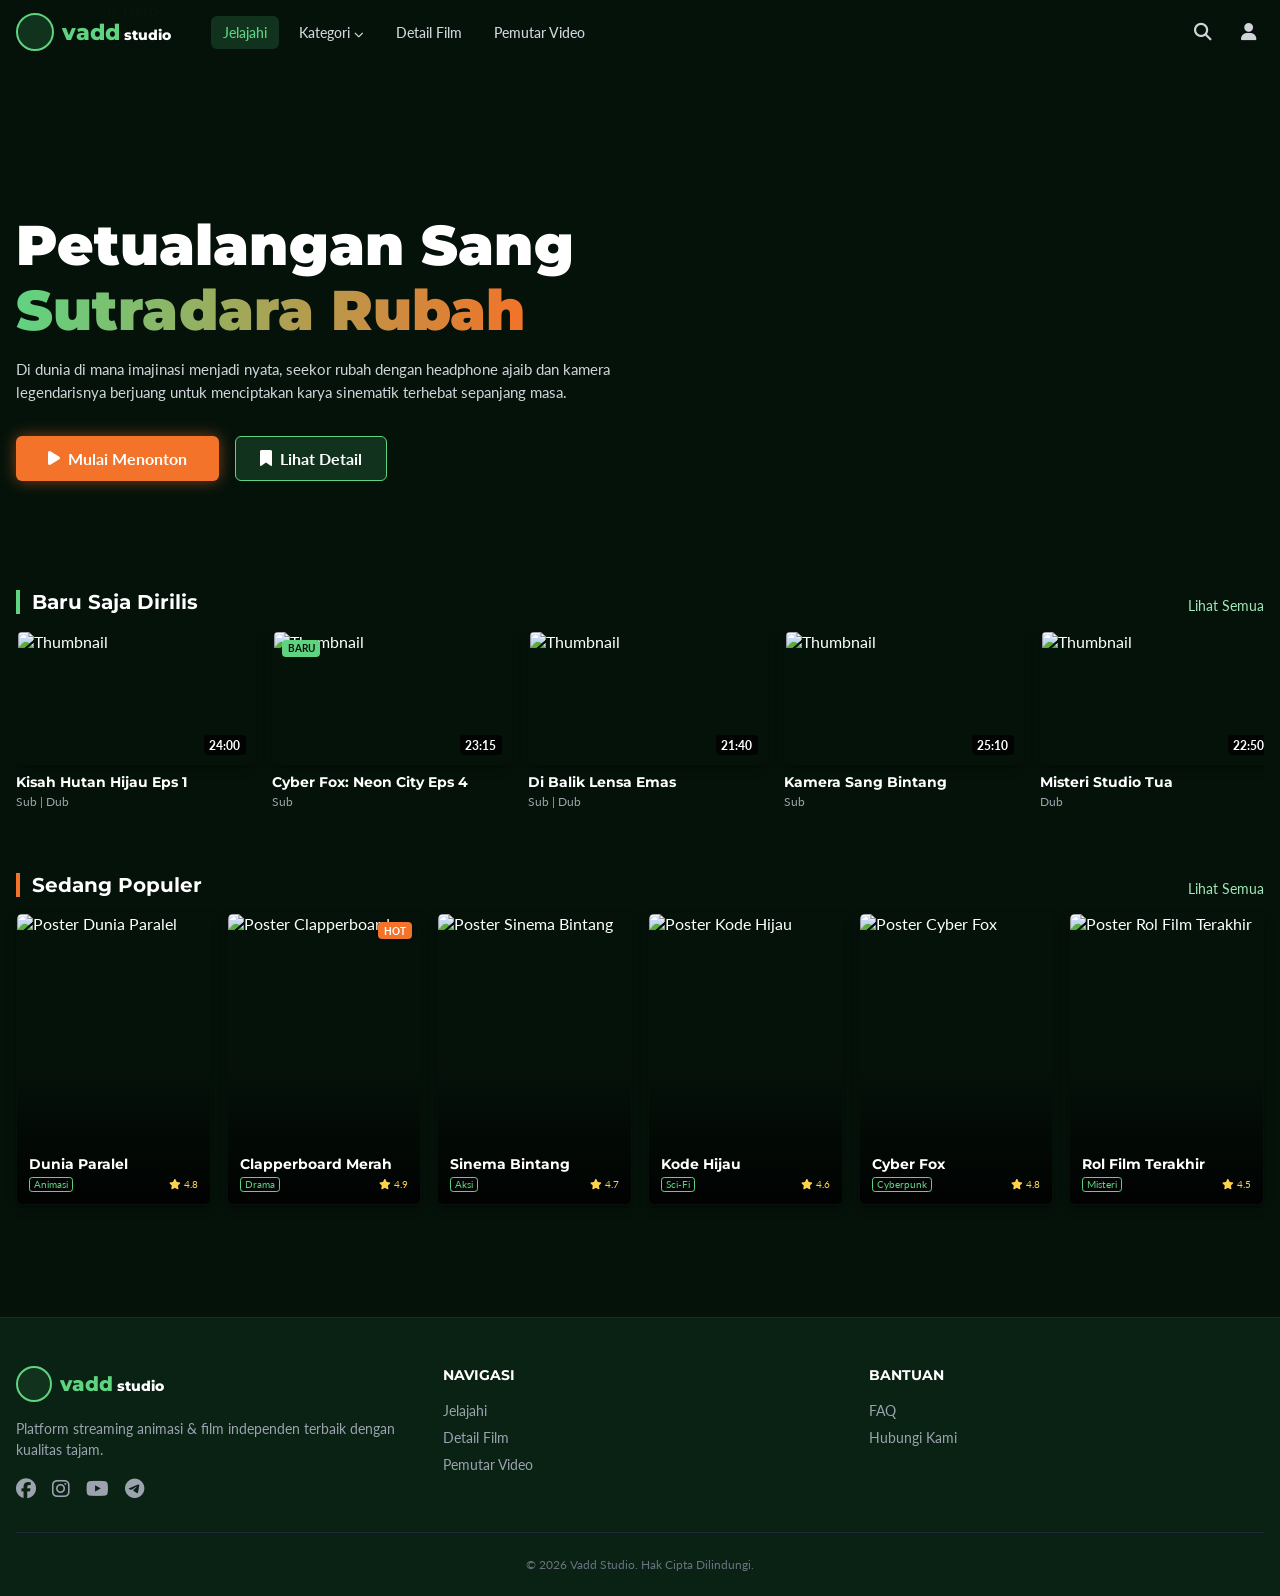
==== index.html @ 11fab85f "fix layout" ====
<!DOCTYPE html>
<html lang="id">
<head>
    <meta charset="UTF-8">
    <meta name="viewport" content="width=device-width, initial-scale=1.0">
    <title>Vadd Studio - Platform Streaming Animasi</title>
    <!-- Font Awesome -->
    <link rel="stylesheet" href="https://cdnjs.cloudflare.com/ajax/libs/font-awesome/6.4.0/css/all.min.css">
    <!-- Google Fonts -->
    <link href="https://fonts.googleapis.com/css2?family=Lato:wght@400;700;900&family=Montserrat:wght@500;700;800;900&display=swap" rel="stylesheet">
    <!-- CSS Layout Global -->
    <link rel="stylesheet" href="css/layout.css">
    <!-- CSS Dinamis untuk Halaman Aktif (Diisi otomatis oleh JS) -->
    <link id="page-css" rel="stylesheet" href="css/home.css">
</head>
<body>

    <!-- Navbar & Navigation Header -->
    <nav id="navbar">
        <div class="nav-container">
            <!-- Navigasi Kiri -->
            <div class="nav-left">
                <button class="menu-btn" id="mobile-menu-btn" aria-label="Buka Menu">
                    <i class="fas fa-bars"></i>
                </button>
                <a href="?page=home" class="brand-logo">
                    <div class="brand-icon">
                        <i class="fas fa-fox"></i>
                    </div>
                    <span class="brand-text">vadd<span>studio</span></span>
                </a>
                
                <!-- Menu Desktop -->
                <div class="desktop-menu">
                    <a href="?page=home" data-page="home">Jelajahi</a>
                    <a href="#">Kategori <i class="fas fa-chevron-down" style="font-size: 0.6rem;"></i></a>
                    <a href="?page=detail" data-page="detail">Detail Film</a>
                    <a href="?page=player" data-page="player">Pemutar Video</a>
                </div>
            </div>

            <!-- Navigasi Kanan -->
            <div class="nav-right">
                <div class="nav-right-icons">
                    <button aria-label="Pencarian">
                        <i class="fas fa-search"></i>
                    </button>
                    <button class="user-avatar" aria-label="Profil Akun">
                        <i class="fas fa-user"></i>
                    </button>
                </div>
            </div>
        </div>
        
        <!-- Sidebar Drawer (Khusus Mobile) -->
        <div id="sidebar-overlay"></div>
        <div id="sidebar-drawer">
            <div class="sidebar-header">
                <div style="display: flex; align-items: center; gap: 0.5rem;">
                    <div class="brand-icon" style="width: 36px; height: 36px;">
                        <i class="fas fa-fox"></i>
                    </div>
                    <span class="brand-text" style="font-size: 1.1rem;">vadd<span>studio</span></span>
                </div>
                <button id="sidebar-close-btn" class="sidebar-close" aria-label="Tutup Menu">
                    <i class="fas fa-times"></i>
                </button>
            </div>

            <div class="sidebar-body">
                <div>
                    <p class="sidebar-group-title">Menu Utama</p>
                    <div class="sidebar-menu-list">
                        <a href="?page=home" data-page="home" class="sidebar-item">
                            <i class="fas fa-compass" style="width: 20px; text-align: center;"></i> Jelajahi
                        </a>
                        <a href="?page=detail" data-page="detail" class="sidebar-item">
                            <i class="fas fa-film" style="width: 20px; text-align: center; color: var(--vadd-accent);"></i> Detail Film
                        </a>
                        <a href="?page=player" data-page="player" class="sidebar-item">
                            <i class="fas fa-play-circle" style="width: 20px; text-align: center; color: var(--vadd-light);"></i> Pemutar Video
                        </a>
                    </div>
                </div>
            </div>

            <div class="sidebar-footer">
                <p>Vadd Studio v1.2.0</p>
            </div>
        </div>
    </nav>

    <!-- Slot Konten Utama Halaman -->
    <main id="main-content-slot">
        <!-- Konten home.html / detail.html / player.html otomatis masuk ke sini -->
    </main>

    <!-- Footer Global -->
    <footer class="footer">
        <div class="footer-container">
            <div class="footer-grid">
                <div>
                    <a href="?page=home" class="brand-logo" style="margin-bottom: 1rem;">
                        <div class="brand-icon" style="width: 36px; height: 36px;">
                            <i class="fas fa-fox"></i>
                        </div>
                        <span class="brand-text" style="font-size: 1.25rem;">vadd<span>studio</span></span>
                    </a>
                    <p class="footer-desc">Platform streaming animasi & film independen terbaik dengan kualitas tajam.</p>
                    <div class="social-icons">
                        <a href="#" aria-label="Facebook"><i class="fab fa-facebook"></i></a>
                        <a href="#" aria-label="Instagram"><i class="fab fa-instagram"></i></a>
                        <a href="#" aria-label="Youtube"><i class="fab fa-youtube"></i></a>
                        <a href="#" aria-label="Telegram"><i class="fab fa-telegram"></i></a>
                    </div>
                </div>

                <div>
                    <h4 class="footer-col-title">Navigasi</h4>
                    <ul class="footer-links">
                        <li><a href="?page=home">Jelajahi</a></li>
                        <li><a href="?page=detail">Detail Film</a></li>
                        <li><a href="?page=player">Pemutar Video</a></li>
                    </ul>
                </div>

                <div>
                    <h4 class="footer-col-title">Bantuan</h4>
                    <ul class="footer-links">
                        <li><a href="#">FAQ</a></li>
                        <li><a href="#">Hubungi Kami</a></li>
                    </ul>
                </div>
            </div>

            <div class="footer-bottom">
                <p class="copyright">&copy; 2026 Vadd Studio. Hak Cipta Dilindungi.</p>
            </div>
        </div>
    </footer>

    <!-- Script Utama Router & Layout -->
    <script src="js/layout.js"></script>
</body>
</html>
---- css/layout.css ----
/* ==========================================
   STYLESHEET LAYOUT UTAMA (CSS/LAYOUT.CSS)
   ========================================== */

:root {
    --vadd-bg: #05120a;
    --vadd-nav: #0a2214;
    --vadd-card: #11331e;
    --vadd-light: #a1e8b9;
    --vadd-primary: #60d381;
    --vadd-accent: #f27329;
    --vadd-gold: #fcd34d;
}

* {
    box-sizing: border-box;
    margin: 0;
    padding: 0;
}

body {
    background-color: var(--vadd-bg);
    color: #ffffff;
    font-family: 'Lato', sans-serif;
    -webkit-font-smoothing: antialiased;
    overflow-x: hidden;
}

h1, h2, h3, h4, h5, h6 {
    font-family: 'Montserrat', sans-serif;
}

/* Custom Scrollbar */
::-webkit-scrollbar {
    width: 8px;
    height: 8px;
}
::-webkit-scrollbar-track {
    background: var(--vadd-bg); 
}
::-webkit-scrollbar-thumb {
    background: var(--vadd-card); 
    border-radius: 4px;
}
::-webkit-scrollbar-thumb:hover {
    background: var(--vadd-primary); 
}

/* Navbar Global */
nav#navbar {
    position: fixed;
    top: 0;
    left: 0;
    width: 100%;
    z-index: 50;
    transition: background-color 0.3s ease, box-shadow 0.3s ease;
    background: linear-gradient(180deg, rgba(5,18,10,0.95) 0%, rgba(5,18,10,0) 100%);
}

nav#navbar.scrolled {
    background-color: var(--vadd-nav);
    box-shadow: 0 4px 20px rgba(0,0,0,0.6);
}

.nav-container {
    max-width: 1280px;
    margin: 0 auto;
    padding: 0 1rem;
    display: flex;
    align-items: center;
    justify-content: space-between;
    height: 64px;
}

.nav-left, .nav-right {
    display: flex;
    align-items: center;
}

.menu-btn {
    background: none;
    border: none;
    color: #ffffff;
    font-size: 1.25rem;
    cursor: pointer;
    margin-right: 1rem;
    display: block;
}

.brand-logo {
    display: flex;
    align-items: center;
    gap: 0.5rem;
    text-decoration: none;
}

.brand-icon {
    width: 38px;
    height: 38px;
    border-radius: 50%;
    background-color: var(--vadd-card);
    border: 2px solid var(--vadd-primary);
    display: flex;
    align-items: center;
    justify-content: center;
    color: var(--vadd-accent);
    font-size: 1.1rem;
    transition: transform 0.3s ease;
}

.brand-logo:hover .brand-icon {
    transform: scale(1.1);
}

.brand-text {
    font-family: 'Montserrat', sans-serif;
    font-weight: 800;
    font-size: 1.4rem;
    color: var(--vadd-primary);
}

.brand-text span {
    color: #ffffff;
    font-size: 0.9rem;
    margin-left: 0.25rem;
}

.desktop-menu {
    display: none;
    margin-left: 2.5rem;
    gap: 0.5rem;
}

.desktop-menu a {
    padding: 0.5rem 0.75rem;
    border-radius: 0.375rem;
    font-size: 0.875rem;
    font-weight: 500;
    color: #d1d5db;
    text-decoration: none;
    transition: all 0.2s;
}

.desktop-menu a:hover, .desktop-menu a.active {
    background-color: var(--vadd-card);
    color: var(--vadd-primary);
}

.nav-right-icons {
    display: flex;
    align-items: center;
    gap: 1.25rem;
}

.nav-right-icons button {
    background: none;
    border: none;
    color: #d1d5db;
    font-size: 1.1rem;
    cursor: pointer;
    transition: color 0.2s;
}

.nav-right-icons button:hover {
    color: var(--vadd-primary);
}

.user-avatar {
    width: 32px;
    height: 32px;
    border-radius: 50%;
    background-color: var(--vadd-primary);
    border: 1px solid var(--vadd-gold);
    display: flex;
    align-items: center;
    justify-content: center;
    color: var(--vadd-bg);
    cursor: pointer;
}

/* Sidebar Drawer Mobile */
#sidebar-overlay {
    position: fixed;
    inset: 0;
    background-color: rgba(0, 0, 0, 0.75);
    backdrop-filter: blur(4px);
    z-index: 50;
    display: none;
    opacity: 0;
    transition: opacity 0.3s ease;
}

#sidebar-drawer {
    position: fixed;
    top: 0;
    left: 0;
    bottom: 0;
    width: 300px;
    background-color: var(--vadd-nav);
    border-right: 1px solid var(--vadd-card);
    z-index: 60;
    transform: translateX(-100%);
    transition: transform 0.3s ease-in-out;
    display: flex;
    flex-direction: column;
}

#sidebar-drawer.open {
    transform: translateX(0);
}

.sidebar-header {
    padding: 1.25rem;
    border-bottom: 1px solid var(--vadd-card);
    display: flex;
    align-items: center;
    justify-content: space-between;
}

.sidebar-close {
    width: 32px;
    height: 32px;
    border-radius: 50%;
    background-color: var(--vadd-card);
    border: none;
    color: #9ca3af;
    cursor: pointer;
    display: flex;
    align-items: center;
    justify-content: center;
}

.sidebar-close:hover {
    background-color: var(--vadd-primary);
    color: var(--vadd-bg);
}

.sidebar-body {
    flex: 1;
    overflow-y: auto;
    padding: 1.5rem 1rem;
}

.sidebar-group-title {
    font-size: 0.75rem;
    font-weight: bold;
    color: #6b7280;
    text-transform: uppercase;
    margin-bottom: 0.5rem;
}

.sidebar-menu-list {
    display: flex;
    flex-direction: column;
    gap: 0.25rem;
}

.sidebar-item {
    display: flex;
    align-items: center;
    gap: 0.75rem;
    padding: 0.65rem 0.75rem;
    border-radius: 0.5rem;
    color: #d1d5db;
    text-decoration: none;
    font-size: 0.95rem;
}

.sidebar-item:hover, .sidebar-item.active {
    background-color: var(--vadd-card);
    color: var(--vadd-primary);
}

.sidebar-footer {
    padding: 1rem;
    border-top: 1px solid var(--vadd-card);
    text-align: center;
    font-size: 0.75rem;
    color: #9ca3af;
}

/* Footer Global */
footer.footer {
    background-color: var(--vadd-nav);
    border-top: 1px solid var(--vadd-card);
    padding: 3rem 1rem 1.5rem;
    margin-top: 3rem;
}

.footer-container {
    max-width: 1280px;
    margin: 0 auto;
}

.footer-grid {
    display: grid;
    grid-template-columns: 1fr;
    gap: 2rem;
    margin-bottom: 2rem;
}

.footer-desc {
    color: #9ca3af;
    font-size: 0.875rem;
    margin: 1rem 0;
    line-height: 1.5;
}

.social-icons {
    display: flex;
    gap: 1rem;
}

.social-icons a {
    color: #9ca3af;
    font-size: 1.25rem;
    text-decoration: none;
    transition: color 0.2s;
}

.social-icons a:hover {
    color: var(--vadd-primary);
}

.footer-col-title {
    color: #ffffff;
    font-weight: bold;
    margin-bottom: 1rem;
    font-size: 0.875rem;
    text-transform: uppercase;
}

.footer-links {
    list-style: none;
    display: flex;
    flex-direction: column;
    gap: 0.5rem;
}

.footer-links a {
    color: #9ca3af;
    font-size: 0.875rem;
    text-decoration: none;
    transition: color 0.2s;
}

.footer-links a:hover {
    color: var(--vadd-primary);
}

.footer-bottom {
    border-top: 1px solid #1f2937;
    padding-top: 1.5rem;
    text-align: center;
}

.copyright {
    color: #6b7280;
    font-size: 0.75rem;
}

/* Responsif Layar Desktop */
@media (min-width: 768px) {
    .menu-btn { display: none; }
    .desktop-menu { display: flex; }
    .footer-grid { grid-template-columns: repeat(3, 1fr); }
}
---- css/home.css ----
/* ==========================================
   STYLESHEET HALAMAN UTAMA / BERANDA (CSS/HOME.CSS)
   ========================================== */

/* Hero Banner */
header.hero {
    position: relative;
    height: 70vh;
    min-height: 500px;
    width: 100%;
    display: flex;
    align-items: center;
    justify-content: flex-start;
}

.hero-bg {
    position: absolute;
    inset: 0;
    z-index: 0;
}

.hero-bg img {
    width: 100%;
    height: 100%;
    object-fit: cover;
    object-position: top;
    opacity: 0.7;
}

.hero-gradient {
    position: absolute;
    inset: 0;
    background: linear-gradient(0deg, var(--vadd-bg) 0%, rgba(5,18,10,0.4) 50%, rgba(5,18,10,0.1) 100%);
}

.hero-gradient-side {
    position: absolute;
    inset: 0;
    background: linear-gradient(90deg, var(--vadd-bg) 0%, rgba(5,18,10,0.7) 40%, rgba(5,18,10,0) 100%);
}

.hero-content-wrapper {
    position: relative;
    z-index: 10;
    max-width: 1280px;
    margin: 0 auto;
    padding: 0 1rem;
    width: 100%;
    margin-top: 4rem;
}

.hero-box {
    max-width: 600px;
}

.hero-title {
    font-size: 2.5rem;
    font-weight: 900;
    line-height: 1.15;
    margin-bottom: 1rem;
}

.hero-title span {
    background: linear-gradient(90deg, var(--vadd-primary), var(--vadd-accent));
    -webkit-background-clip: text;
    -webkit-text-fill-color: transparent;
}

.hero-desc {
    color: #d1d5db;
    font-size: 0.95rem;
    line-height: 1.5;
    margin-bottom: 1.5rem;
}

.hero-buttons {
    display: flex;
    flex-wrap: wrap;
    gap: 1rem;
    margin-top: 2rem;
}

.btn-primary {
    background-color: var(--vadd-accent);
    color: #ffffff;
    font-weight: bold;
    padding: 0.75rem 2rem;
    border-radius: 0.375rem;
    display: flex;
    align-items: center;
    gap: 0.5rem;
    text-decoration: none;
    box-shadow: 0 0 15px rgba(242, 115, 41, 0.5);
    transition: transform 0.2s, background-color 0.2s;
}

.btn-primary:hover {
    background-color: #e06019;
    transform: scale(1.05);
}

.btn-secondary {
    background-color: var(--vadd-card);
    color: #ffffff;
    font-weight: bold;
    padding: 0.75rem 1.5rem;
    border-radius: 0.375rem;
    border: 1px solid var(--vadd-primary);
    display: flex;
    align-items: center;
    gap: 0.5rem;
    text-decoration: none;
    transition: all 0.2s;
}

.btn-secondary:hover {
    background-color: var(--vadd-nav);
    color: var(--vadd-primary);
}

/* Main Container Section */
.main-container {
    max-width: 1280px;
    margin: 0 auto;
    padding: 2.5rem 1rem 4rem;
    display: flex;
    flex-direction: column;
    gap: 3rem;
    position: relative;
    z-index: 20;
    margin-top: -5rem;
}

.section-header {
    display: flex;
    justify-content: space-between;
    align-items: flex-end;
    margin-bottom: 1rem;
}

.section-title {
    font-size: 1.25rem;
    font-weight: bold;
    padding-left: 0.75rem;
}

.section-title.border-primary { 
    border-left: 4px solid var(--vadd-primary); 
}

.section-title.border-accent { 
    border-left: 4px solid var(--vadd-accent); 
}

.section-link {
    color: var(--vadd-light);
    font-size: 0.875rem;
    text-decoration: none;
    transition: color 0.2s;
}

.section-link:hover {
    color: var(--vadd-primary);
}

/* Carousel Horizontal */
.carousel-wrapper {
    position: relative;
}

.carousel-container {
    display: flex;
    gap: 1rem;
    overflow-x: auto;
    scroll-snap-type: x mandatory;
    padding-bottom: 1rem;
}

.hide-scroll::-webkit-scrollbar {
    display: none;
}

.hide-scroll {
    -ms-overflow-style: none;
    scrollbar-width: none;
}

.video-card {
    min-width: 240px;
    max-width: 280px;
    flex: 0 0 auto;
    scroll-snap-align: start;
    cursor: pointer;
    text-decoration: none;
    color: inherit;
    display: flex;
    flex-direction: column;
}

.video-thumbnail {
    position: relative;
    aspect-ratio: 16 / 9;
    border-radius: 0.375rem;
    overflow: hidden;
    border: 2px solid transparent;
    transition: border-color 0.3s;
    box-shadow: 0 4px 10px rgba(0,0,0,0.3);
}

.video-card:hover .video-thumbnail {
    border-color: var(--vadd-primary);
}

.video-thumbnail img {
    width: 100%;
    height: 100%;
    object-fit: cover;
    transition: transform 0.5s;
}

.video-card:hover .video-thumbnail img {
    transform: scale(1.1);
}

.video-overlay {
    position: absolute;
    inset: 0;
    background-color: rgba(0,0,0,0.4);
    opacity: 0;
    transition: opacity 0.3s;
    display: flex;
    align-items: center;
    justify-content: center;
}

.video-card:hover .video-overlay {
    opacity: 1;
}

.play-circle {
    width: 44px;
    height: 44px;
    background-color: var(--vadd-accent);
    border-radius: 50%;
    display: flex;
    align-items: center;
    justify-content: center;
    color: #ffffff;
    box-shadow: 0 0 15px rgba(242,115,41,0.8);
    font-size: 1rem;
}

.video-duration {
    position: absolute;
    bottom: 0.5rem;
    right: 0.5rem;
    background-color: rgba(0,0,0,0.8);
    color: #ffffff;
    font-size: 0.75rem;
    padding: 0.15rem 0.35rem;
    border-radius: 0.25rem;
    font-weight: bold;
}

.video-tag {
    position: absolute;
    top: 0.5rem;
    left: 0.5rem;
    background-color: var(--vadd-primary);
    color: var(--vadd-bg);
    font-size: 0.65rem;
    font-weight: bold;
    padding: 0.15rem 0.35rem;
    border-radius: 0.25rem;
    text-transform: uppercase;
}

.video-info {
    margin-top: 0.5rem;
}

.video-title {
    font-weight: bold;
    font-size: 0.9rem;
    color: #ffffff;
    white-space: nowrap;
    overflow: hidden;
    text-overflow: ellipsis;
    transition: color 0.2s;
}

.video-card:hover .video-title {
    color: var(--vadd-primary);
}

.video-meta {
    color: #9ca3af;
    font-size: 0.75rem;
    margin-top: 0.2rem;
}

/* Poster Grid Section */
.poster-grid {
    display: grid;
    grid-template-columns: repeat(2, 1fr);
    gap: 1rem;
}

.poster-card {
    position: relative;
    text-decoration: none;
    color: inherit;
}

.poster-box {
    aspect-ratio: 2 / 3;
    border-radius: 0.375rem;
    overflow: hidden;
    position: relative;
    border: 1px solid transparent;
    transition: border-color 0.3s;
    box-shadow: 0 4px 10px rgba(0,0,0,0.4);
}

.poster-card:hover .poster-box {
    border-color: var(--vadd-accent);
}

.poster-box img {
    width: 100%;
    height: 100%;
    object-fit: cover;
    transition: transform 0.5s;
}

.poster-card:hover .poster-box img {
    transform: scale(1.05);
}

.poster-gradient {
    position: absolute;
    inset: 0;
    background: linear-gradient(180deg, transparent 50%, rgba(0,0,0,0.9) 100%);
}

.poster-hot-badge {
    position: absolute;
    top: 0.5rem;
    right: 0.5rem;
    background-color: var(--vadd-accent);
    color: #ffffff;
    font-size: 0.65rem;
    font-weight: bold;
    padding: 0.15rem 0.4rem;
    border-radius: 0.25rem;
    box-shadow: 0 2px 4px rgba(0,0,0,0.3);
}

.poster-content {
    position: absolute;
    bottom: 0;
    left: 0;
    width: 100%;
    padding: 0.75rem;
}

.poster-title {
    font-weight: bold;
    color: #ffffff;
    font-size: 0.85rem;
    line-height: 1.2;
    margin-bottom: 0.25rem;
}

.poster-footer {
    display: flex;
    justify-content: space-between;
    align-items: center;
}

.poster-tag {
    color: var(--vadd-primary);
    font-size: 0.65rem;
    border: 1px solid var(--vadd-primary);
    padding: 0.05rem 0.25rem;
    border-radius: 0.2rem;
}

.poster-rating {
    color: var(--vadd-gold);
    font-size: 0.65rem;
}

/* Responsif Layar Desktop */
@media (min-width: 640px) {
    .poster-grid { grid-template-columns: repeat(3, 1fr); }
}

@media (min-width: 768px) {
    .hero-title { font-size: 3.5rem; }
    .poster-grid { grid-template-columns: repeat(4, 1fr); }
}

@media (min-width: 1024px) {
    .poster-grid { grid-template-columns: repeat(6, 1fr); }
}
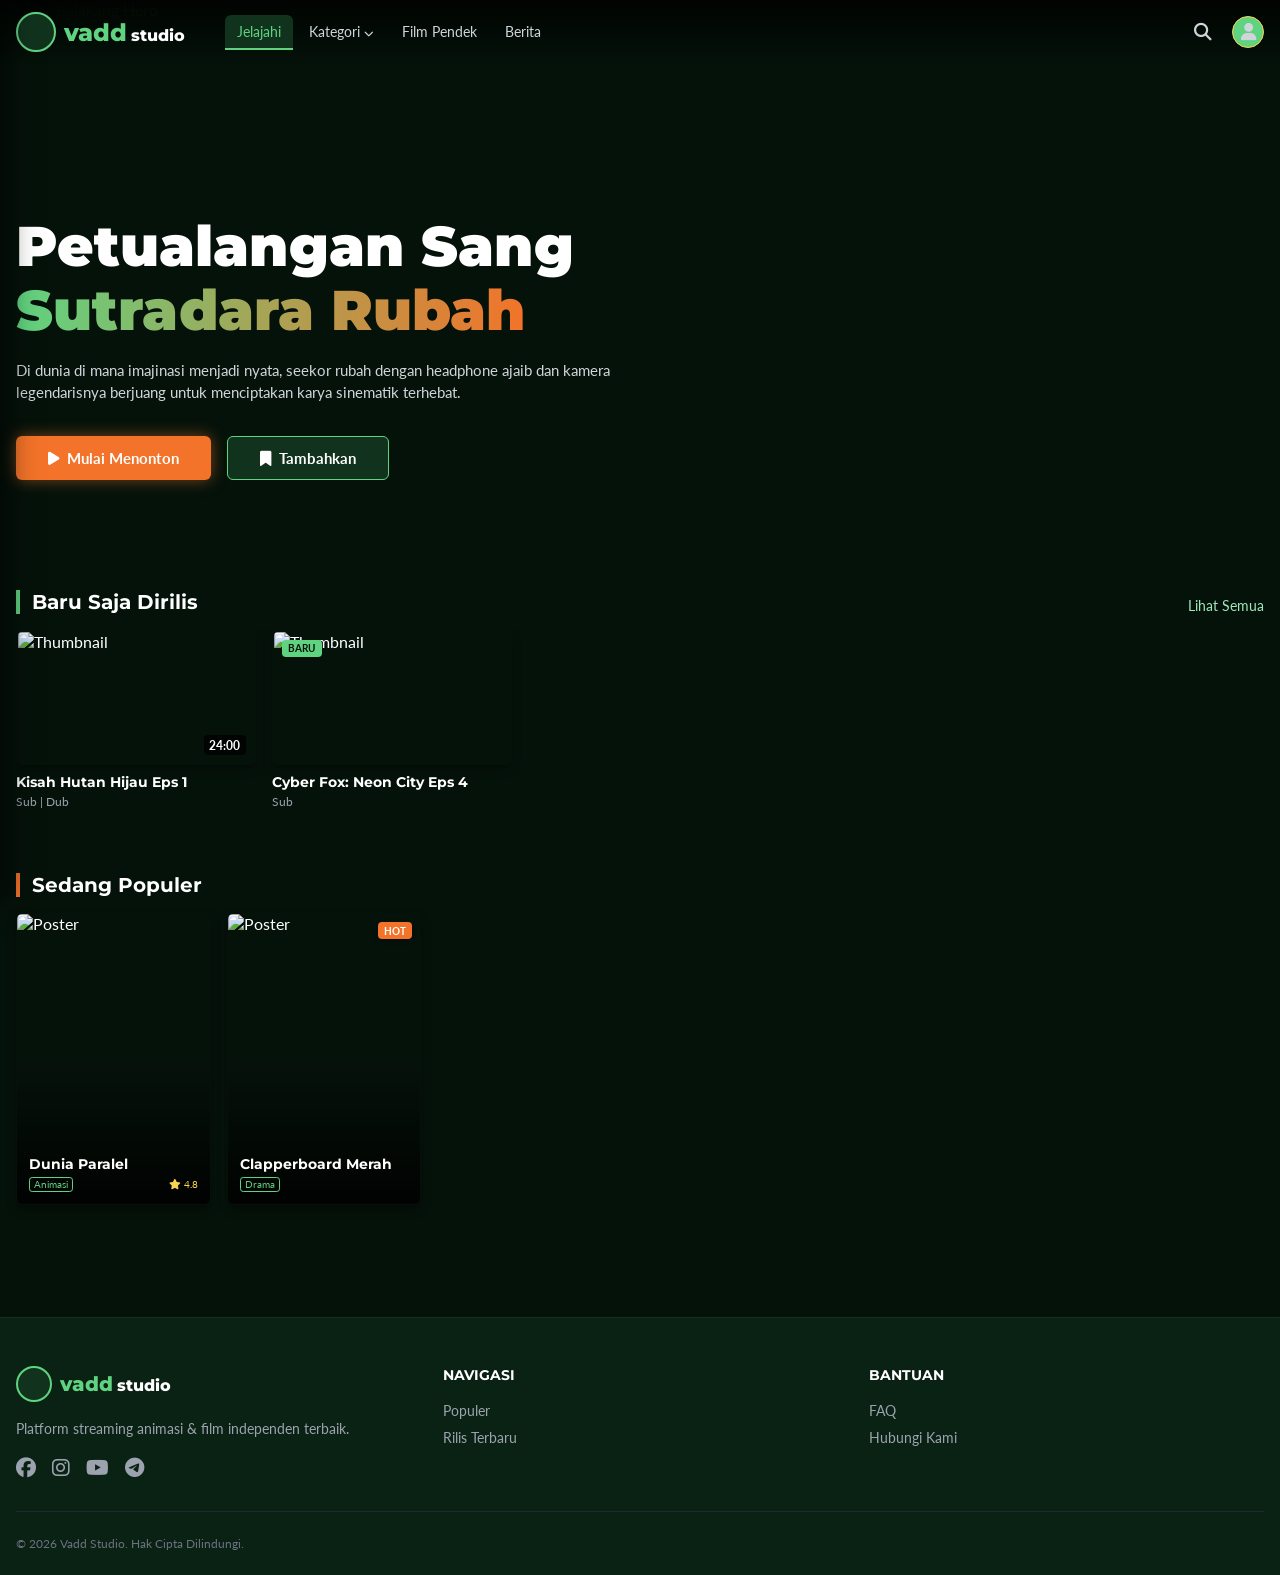
==== commit a898e5d3: "fix somethings" ====
--- a/index.html
+++ b/index.html
@@ -4,142 +4,133 @@
     <meta charset="UTF-8">
     <meta name="viewport" content="width=device-width, initial-scale=1.0">
     <title>Vadd Studio - Platform Streaming Animasi</title>
-    <!-- Font Awesome -->
+    <!-- Font Awesome & Google Fonts -->
     <link rel="stylesheet" href="https://cdnjs.cloudflare.com/ajax/libs/font-awesome/6.4.0/css/all.min.css">
-    <!-- Google Fonts -->
-    <link href="https://fonts.googleapis.com/css2?family=Lato:wght@400;700;900&family=Montserrat:wght@500;700;800;900&display=swap" rel="stylesheet">
-    <!-- CSS Layout Global -->
+    <link href="https://fonts.googleapis.com/css2?family=Lato:wght@400;700;900&family=Montserrat:wght@500;700;800&display=swap" rel="stylesheet">
+    
+    <!-- CSS Modular (Disusun seperti situs lama Anda) -->
+    <link rel="stylesheet" href="css/base.css">
     <link rel="stylesheet" href="css/layout.css">
-    <!-- CSS Dinamis untuk Halaman Aktif (Diisi otomatis oleh JS) -->
-    <link id="page-css" rel="stylesheet" href="css/home.css">
+    <link rel="stylesheet" href="css/components.css">
+    <link rel="stylesheet" href="css/index.css">            
 </head>
 <body>
 
-    <!-- Navbar & Navigation Header -->
-    <nav id="navbar">
-        <div class="nav-container">
-            <!-- Navigasi Kiri -->
-            <div class="nav-left">
-                <button class="menu-btn" id="mobile-menu-btn" aria-label="Buka Menu">
-                    <i class="fas fa-bars"></i>
-                </button>
-                <a href="?page=home" class="brand-logo">
-                    <div class="brand-icon">
-                        <i class="fas fa-fox"></i>
-                    </div>
-                    <span class="brand-text">vadd<span>studio</span></span>
-                </a>
-                
-                <!-- Menu Desktop -->
-                <div class="desktop-menu">
-                    <a href="?page=home" data-page="home">Jelajahi</a>
-                    <a href="#">Kategori <i class="fas fa-chevron-down" style="font-size: 0.6rem;"></i></a>
-                    <a href="?page=detail" data-page="detail">Detail Film</a>
-                    <a href="?page=player" data-page="player">Pemutar Video</a>
+    <!-- Container Utama Layout (Diisi oleh main.js) -->
+    <div id="layout-wrapper"></div>
+
+    <!-- Template Konten Halaman Home -->
+    <template id="page-content">
+        <div class="home-page-wrapper">
+            
+            <!-- Hero Section -->
+            <header class="hero">
+                <div class="hero-bg">
+                    <img src="https://images.unsplash.com/photo-1542273917363-3b1817f69a2d?auto=format&fit=crop&q=80&w=2000" alt="Latar Belakang Hero">
+                    <div class="hero-gradient"></div>
+                    <div class="hero-gradient-side"></div>
                 </div>
-            </div>
 
-            <!-- Navigasi Kanan -->
-            <div class="nav-right">
-                <div class="nav-right-icons">
-                    <button aria-label="Pencarian">
-                        <i class="fas fa-search"></i>
-                    </button>
-                    <button class="user-avatar" aria-label="Profil Akun">
-                        <i class="fas fa-user"></i>
-                    </button>
-                </div>
-            </div>
-        </div>
-        
-        <!-- Sidebar Drawer (Khusus Mobile) -->
-        <div id="sidebar-overlay"></div>
-        <div id="sidebar-drawer">
-            <div class="sidebar-header">
-                <div style="display: flex; align-items: center; gap: 0.5rem;">
-                    <div class="brand-icon" style="width: 36px; height: 36px;">
-                        <i class="fas fa-fox"></i>
-                    </div>
-                    <span class="brand-text" style="font-size: 1.1rem;">vadd<span>studio</span></span>
-                </div>
-                <button id="sidebar-close-btn" class="sidebar-close" aria-label="Tutup Menu">
-                    <i class="fas fa-times"></i>
-                </button>
-            </div>
-
-            <div class="sidebar-body">
-                <div>
-                    <p class="sidebar-group-title">Menu Utama</p>
-                    <div class="sidebar-menu-list">
-                        <a href="?page=home" data-page="home" class="sidebar-item">
-                            <i class="fas fa-compass" style="width: 20px; text-align: center;"></i> Jelajahi
-                        </a>
-                        <a href="?page=detail" data-page="detail" class="sidebar-item">
-                            <i class="fas fa-film" style="width: 20px; text-align: center; color: var(--vadd-accent);"></i> Detail Film
-                        </a>
-                        <a href="?page=player" data-page="player" class="sidebar-item">
-                            <i class="fas fa-play-circle" style="width: 20px; text-align: center; color: var(--vadd-light);"></i> Pemutar Video
-                        </a>
+                <div class="hero-content-wrapper">
+                    <div class="hero-box">
+                        <h1 class="hero-title">
+                            Petualangan Sang <br>
+                            <span>Sutradara Rubah</span>
+                        </h1>
+                        <p class="hero-desc">
+                            Di dunia di mana imajinasi menjadi nyata, seekor rubah dengan headphone ajaib dan kamera legendarisnya berjuang untuk menciptakan karya sinematik terhebat.
+                        </p>
+                        <div class="hero-buttons">
+                            <a href="#" class="btn-primary"><i class="fas fa-play"></i> Mulai Menonton</a>
+                            <a href="#" class="btn-secondary"><i class="fas fa-bookmark"></i> Tambahkan</a>
+                        </div>
                     </div>
                 </div>
-            </div>
+            </header>
 
-            <div class="sidebar-footer">
-                <p>Vadd Studio v1.2.0</p>
-            </div>
+            <!-- Main Content Area -->
+            <main class="main-container">
+                
+                <!-- Section: Rilis Terbaru -->
+                <section>
+                    <div class="section-header">
+                        <h2 class="section-title border-primary">Baru Saja Dirilis</h2>
+                        <a href="#" class="section-link">Lihat Semua</a>
+                    </div>
+                    <div class="carousel-wrapper">
+                        <div class="carousel-container hide-scroll">
+                            <div class="video-card">
+                                <div class="video-thumbnail">
+                                    <img src="https://images.unsplash.com/photo-1578632767115-351597cf2477?auto=format&fit=crop&q=80&w=400" alt="Thumbnail">
+                                    <div class="video-overlay"><div class="play-circle"><i class="fas fa-play"></i></div></div>
+                                    <div class="video-duration">24:00</div>
+                                </div>
+                                <div class="video-info">
+                                    <h3 class="video-title">Kisah Hutan Hijau Eps 1</h3>
+                                    <p class="video-meta">Sub | Dub</p>
+                                </div>
+                            </div>
+                            <!-- Video Card 2 -->
+                            <div class="video-card">
+                                <div class="video-thumbnail">
+                                    <img src="https://images.unsplash.com/photo-1618336753174-89b25208b8b0?auto=format&fit=crop&q=80&w=400" alt="Thumbnail">
+                                    <div class="video-overlay"><div class="play-circle"><i class="fas fa-play"></i></div></div>
+                                    <div class="badge-tag tag-primary">Baru</div>
+                                </div>
+                                <div class="video-info">
+                                    <h3 class="video-title">Cyber Fox: Neon City Eps 4</h3>
+                                    <p class="video-meta">Sub</p>
+                                </div>
+                            </div>
+                        </div>
+                    </div>
+                </section>
+
+                <!-- Section: Sedang Populer -->
+                <section>
+                    <div class="section-header">
+                        <h2 class="section-title border-accent">Sedang Populer</h2>
+                    </div>
+                    <div class="poster-grid">
+                        <!-- Poster 1 -->
+                        <div class="poster-card">
+                            <div class="poster-box">
+                                <img src="https://images.unsplash.com/photo-1560930950-5ce206df77ab?auto=format&fit=crop&q=80&w=300" alt="Poster">
+                                <div class="poster-gradient"></div>
+                                <div class="poster-content">
+                                    <h3 class="poster-title">Dunia Paralel</h3>
+                                    <div class="poster-footer">
+                                        <span class="badge-outline">Animasi</span>
+                                        <span class="poster-rating"><i class="fas fa-star"></i> 4.8</span>
+                                    </div>
+                                </div>
+                            </div>
+                        </div>
+                        <!-- Poster 2 -->
+                        <div class="poster-card">
+                            <div class="poster-box">
+                                <img src="https://images.unsplash.com/photo-1536440136628-849c177e76a1?auto=format&fit=crop&q=80&w=300" alt="Poster">
+                                <div class="poster-gradient"></div>
+                                <div class="badge-tag tag-accent" style="top:0.5rem; right:0.5rem; left:auto;">HOT</div>
+                                <div class="poster-content">
+                                    <h3 class="poster-title">Clapperboard Merah</h3>
+                                    <div class="poster-footer">
+                                        <span class="badge-outline">Drama</span>
+                                    </div>
+                                </div>
+                            </div>
+                        </div>
+                    </div>
+                </section>
+
+            </main>
         </div>
-    </nav>
+    </template>
 
-    <!-- Slot Konten Utama Halaman -->
-    <main id="main-content-slot">
-        <!-- Konten home.html / detail.html / player.html otomatis masuk ke sini -->
-    </main>
-
-    <!-- Footer Global -->
-    <footer class="footer">
-        <div class="footer-container">
-            <div class="footer-grid">
-                <div>
-                    <a href="?page=home" class="brand-logo" style="margin-bottom: 1rem;">
-                        <div class="brand-icon" style="width: 36px; height: 36px;">
-                            <i class="fas fa-fox"></i>
-                        </div>
-                        <span class="brand-text" style="font-size: 1.25rem;">vadd<span>studio</span></span>
-                    </a>
-                    <p class="footer-desc">Platform streaming animasi & film independen terbaik dengan kualitas tajam.</p>
-                    <div class="social-icons">
-                        <a href="#" aria-label="Facebook"><i class="fab fa-facebook"></i></a>
-                        <a href="#" aria-label="Instagram"><i class="fab fa-instagram"></i></a>
-                        <a href="#" aria-label="Youtube"><i class="fab fa-youtube"></i></a>
-                        <a href="#" aria-label="Telegram"><i class="fab fa-telegram"></i></a>
-                    </div>
-                </div>
-
-                <div>
-                    <h4 class="footer-col-title">Navigasi</h4>
-                    <ul class="footer-links">
-                        <li><a href="?page=home">Jelajahi</a></li>
-                        <li><a href="?page=detail">Detail Film</a></li>
-                        <li><a href="?page=player">Pemutar Video</a></li>
-                    </ul>
-                </div>
-
-                <div>
-                    <h4 class="footer-col-title">Bantuan</h4>
-                    <ul class="footer-links">
-                        <li><a href="#">FAQ</a></li>
-                        <li><a href="#">Hubungi Kami</a></li>
-                    </ul>
-                </div>
-            </div>
-
-            <div class="footer-bottom">
-                <p class="copyright">&copy; 2026 Vadd Studio. Hak Cipta Dilindungi.</p>
-            </div>
-        </div>
-    </footer>
-
-    <!-- Script Utama Router & Layout -->
-    <script src="js/layout.js"></script>
+    <!-- Script Utama (Mengatur Layout & Injeksi Konten) -->
+    <script src="js/main.js"></script>
+    <script type="module" src="js/index.js"></script>    
 </body>
 </html>
+
+
--- a/css/base.css
+++ b/css/base.css
@@ -0,0 +1,48 @@
+/* Variabel & Reset Dasar */
+:root {
+    --vadd-bg: #05120a;
+    --vadd-nav: #0a2214;
+    --vadd-card: #11331e;
+    --vadd-light: #a1e8b9;
+    --vadd-primary: #60d381;
+    --vadd-accent: #f27329;
+    --vadd-gold: #fcd34d;
+}
+
+* {
+    box-sizing: border-box;
+    margin: 0;
+    padding: 0;
+}
+
+body {
+    background-color: var(--vadd-bg);
+    color: #ffffff;
+    font-family: 'Lato', sans-serif;
+    -webkit-font-smoothing: antialiased;
+    overflow-x: hidden;
+}
+
+h1, h2, h3, h4, h5, h6 {
+    font-family: 'Montserrat', sans-serif;
+}
+
+a {
+    text-decoration: none;
+    color: inherit;
+}
+
+button {
+    cursor: pointer;
+    border: none;
+    background: none;
+}
+
+/* Custom Scrollbar */
+::-webkit-scrollbar { width: 10px; height: 8px; }
+::-webkit-scrollbar-track { background: var(--vadd-bg); }
+::-webkit-scrollbar-thumb { background: var(--vadd-card); border-radius: 5px; }
+::-webkit-scrollbar-thumb:hover { background: var(--vadd-primary); }
+
+.hide-scroll::-webkit-scrollbar { display: none; }
+.hide-scroll { -ms-overflow-style: none; scrollbar-width: none; }
--- a/css/layout.css
+++ b/css/layout.css
@@ -1,367 +1,90 @@
-/* ==========================================
-   STYLESHEET LAYOUT UTAMA (CSS/LAYOUT.CSS)
-   ========================================== */
-
-:root {
-    --vadd-bg: #05120a;
-    --vadd-nav: #0a2214;
-    --vadd-card: #11331e;
-    --vadd-light: #a1e8b9;
-    --vadd-primary: #60d381;
-    --vadd-accent: #f27329;
-    --vadd-gold: #fcd34d;
-}
-
-* {
-    box-sizing: border-box;
-    margin: 0;
-    padding: 0;
-}
-
-body {
-    background-color: var(--vadd-bg);
-    color: #ffffff;
-    font-family: 'Lato', sans-serif;
-    -webkit-font-smoothing: antialiased;
-    overflow-x: hidden;
-}
-
-h1, h2, h3, h4, h5, h6 {
-    font-family: 'Montserrat', sans-serif;
-}
-
-/* Custom Scrollbar */
-::-webkit-scrollbar {
-    width: 8px;
-    height: 8px;
-}
-::-webkit-scrollbar-track {
-    background: var(--vadd-bg); 
-}
-::-webkit-scrollbar-thumb {
-    background: var(--vadd-card); 
-    border-radius: 4px;
-}
-::-webkit-scrollbar-thumb:hover {
-    background: var(--vadd-primary); 
-}
-
-/* Navbar Global */
+/* Styling Navbar, Sidebar & Footer */
 nav#navbar {
     position: fixed;
-    top: 0;
-    left: 0;
-    width: 100%;
-    z-index: 50;
+    top: 0; left: 0; width: 100%; z-index: 50;
     transition: background-color 0.3s ease, box-shadow 0.3s ease;
-    background: linear-gradient(180deg, rgba(5,18,10,0.95) 0%, rgba(5,18,10,0) 100%);
+    background: linear-gradient(180deg, rgba(0,0,0,0.8) 0%, rgba(5,18,10,0) 100%);
 }
 
 nav#navbar.scrolled {
     background-color: var(--vadd-nav);
-    box-shadow: 0 4px 20px rgba(0,0,0,0.6);
+    box-shadow: 0 4px 20px rgba(0,0,0,0.5);
 }
 
 .nav-container {
-    max-width: 1280px;
-    margin: 0 auto;
-    padding: 0 1rem;
-    display: flex;
-    align-items: center;
-    justify-content: space-between;
-    height: 64px;
+    max-width: 1280px; margin: 0 auto; padding: 0 1rem;
+    display: flex; align-items: center; justify-content: space-between; height: 64px;
 }
 
-.nav-left, .nav-right {
-    display: flex;
-    align-items: center;
+.nav-left, .nav-right, .nav-right-icons { display: flex; align-items: center; }
+
+.menu-btn {
+    color: #ffffff; font-size: 1.25rem; margin-right: 1rem; display: none;
 }
 
-.menu-btn {
-    background: none;
-    border: none;
-    color: #ffffff;
-    font-size: 1.25rem;
-    cursor: pointer;
-    margin-right: 1rem;
-    display: block;
+.brand-logo { display: flex; align-items: center; gap: 0.5rem; }
+.brand-icon {
+    width: 40px; height: 40px; border-radius: 50%;
+    background-color: var(--vadd-card); border: 2px solid var(--vadd-primary);
+    display: flex; align-items: center; justify-content: center;
+    color: var(--vadd-accent); font-size: 1.2rem; transition: transform 0.3s ease;
+}
+.brand-logo:hover .brand-icon { transform: scale(1.1); }
+.brand-text { font-family: 'Montserrat', sans-serif; font-weight: 800; font-size: 1.5rem; color: var(--vadd-primary); }
+.brand-text span { color: #ffffff; font-size: 1rem; margin-left: 0.25rem; }
+
+.desktop-menu { display: none; margin-left: 2.5rem; gap: 0.25rem; }
+.desktop-menu a { padding: 0.5rem 0.75rem; border-radius: 0.375rem; font-size: 0.875rem; color: #d1d5db; }
+.desktop-menu a:hover, .desktop-menu a.active { background-color: var(--vadd-card); color: var(--vadd-primary); }
+.desktop-menu a.active { border-bottom: 2px solid var(--vadd-primary); border-radius: 0.375rem 0.375rem 0 0; }
+
+.nav-right-icons { gap: 1.25rem; }
+.nav-right-icons button { color: #d1d5db; font-size: 1.1rem; transition: color 0.2s; }
+.nav-right-icons button:hover { color: var(--vadd-primary); }
+.user-avatar {
+    width: 32px; height: 32px; border-radius: 50%; background-color: var(--vadd-primary);
+    border: 1px solid var(--vadd-gold); display: flex; align-items: center; justify-content: center; color: var(--vadd-bg);
 }
 
-.brand-logo {
-    display: flex;
-    align-items: center;
-    gap: 0.5rem;
-    text-decoration: none;
+/* Sidebar Drawer */
+#sidebar-overlay {
+    position: fixed; inset: 0; background-color: rgba(0, 0, 0, 0.7); backdrop-filter: blur(4px);
+    z-index: 50; display: none; opacity: 0; transition: opacity 0.3s ease;
 }
+#sidebar-drawer {
+    position: fixed; top: 0; left: 0; bottom: 0; width: 320px; background-color: var(--vadd-nav);
+    border-right: 1px solid var(--vadd-card); z-index: 60; transform: translateX(-100%);
+    transition: transform 0.3s ease-in-out; display: flex; flex-direction: column; box-shadow: 10px 0 25px rgba(0,0,0,0.5);
+}
+#sidebar-drawer.open { transform: translateX(0); }
+.sidebar-header { padding: 1.25rem; border-bottom: 1px solid var(--vadd-card); display: flex; align-items: center; justify-content: space-between; background-color: rgba(5, 18, 10, 0.5); }
+.sidebar-close { width: 32px; height: 32px; border-radius: 50%; background-color: var(--vadd-card); color: #9ca3af; display: flex; align-items: center; justify-content: center; }
+.sidebar-body { flex: 1; overflow-y: auto; padding: 1.5rem 1rem; display: flex; flex-direction: column; gap: 1.5rem; }
+.sidebar-group-title { font-size: 0.75rem; font-weight: bold; color: #6b7280; text-transform: uppercase; padding: 0 0.75rem; margin-bottom: 0.5rem; }
+.sidebar-menu-list { display: flex; flex-direction: column; gap: 0.25rem; }
+.sidebar-item { display: flex; align-items: center; gap: 0.75rem; padding: 0.65rem 0.75rem; border-radius: 0.75rem; color: #d1d5db; font-size: 0.95rem; }
+.sidebar-item:hover, .sidebar-item.active { background-color: var(--vadd-card); color: var(--vadd-primary); }
+.sidebar-item.active { font-weight: 600; border-left: 4px solid var(--vadd-primary); }
+.sidebar-footer { padding: 1rem; border-top: 1px solid var(--vadd-card); background-color: rgba(5, 18, 10, 0.8); text-align: center; font-size: 0.75rem; color: #9ca3af; }
 
-.brand-icon {
-    width: 38px;
-    height: 38px;
-    border-radius: 50%;
-    background-color: var(--vadd-card);
-    border: 2px solid var(--vadd-primary);
-    display: flex;
-    align-items: center;
-    justify-content: center;
-    color: var(--vadd-accent);
-    font-size: 1.1rem;
-    transition: transform 0.3s ease;
-}
+/* Footer */
+footer.footer { background-color: var(--vadd-nav); border-top: 1px solid var(--vadd-card); padding-top: 3rem; padding-bottom: 1.5rem; margin-top: 3rem; }
+.footer-container { max-width: 1280px; margin: 0 auto; padding: 0 1rem; }
+.footer-grid { display: grid; grid-template-columns: 1fr; gap: 2rem; margin-bottom: 2rem; }
+.footer-desc { color: #9ca3af; font-size: 0.875rem; margin: 1rem 0; line-height: 1.5; }
+.social-icons { display: flex; gap: 1rem; }
+.social-icons a { color: #9ca3af; font-size: 1.25rem; transition: color 0.2s; }
+.social-icons a:hover { color: var(--vadd-primary); }
+.footer-col-title { color: #ffffff; font-weight: bold; margin-bottom: 1rem; text-transform: uppercase; font-size: 0.875rem; }
+.footer-links { list-style: none; display: flex; flex-direction: column; gap: 0.5rem; }
+.footer-links a { color: #9ca3af; font-size: 0.875rem; transition: color 0.2s; }
+.footer-links a:hover { color: var(--vadd-primary); }
+.footer-bottom { border-top: 1px solid #1f2937; padding-top: 1.5rem; display: flex; flex-direction: column; justify-content: space-between; align-items: center; gap: 1rem; }
+.copyright { color: #6b7280; font-size: 0.75rem; }
 
-.brand-logo:hover .brand-icon {
-    transform: scale(1.1);
-}
-
-.brand-text {
-    font-family: 'Montserrat', sans-serif;
-    font-weight: 800;
-    font-size: 1.4rem;
-    color: var(--vadd-primary);
-}
-
-.brand-text span {
-    color: #ffffff;
-    font-size: 0.9rem;
-    margin-left: 0.25rem;
-}
-
-.desktop-menu {
-    display: none;
-    margin-left: 2.5rem;
-    gap: 0.5rem;
-}
-
-.desktop-menu a {
-    padding: 0.5rem 0.75rem;
-    border-radius: 0.375rem;
-    font-size: 0.875rem;
-    font-weight: 500;
-    color: #d1d5db;
-    text-decoration: none;
-    transition: all 0.2s;
-}
-
-.desktop-menu a:hover, .desktop-menu a.active {
-    background-color: var(--vadd-card);
-    color: var(--vadd-primary);
-}
-
-.nav-right-icons {
-    display: flex;
-    align-items: center;
-    gap: 1.25rem;
-}
-
-.nav-right-icons button {
-    background: none;
-    border: none;
-    color: #d1d5db;
-    font-size: 1.1rem;
-    cursor: pointer;
-    transition: color 0.2s;
-}
-
-.nav-right-icons button:hover {
-    color: var(--vadd-primary);
-}
-
-.user-avatar {
-    width: 32px;
-    height: 32px;
-    border-radius: 50%;
-    background-color: var(--vadd-primary);
-    border: 1px solid var(--vadd-gold);
-    display: flex;
-    align-items: center;
-    justify-content: center;
-    color: var(--vadd-bg);
-    cursor: pointer;
-}
-
-/* Sidebar Drawer Mobile */
-#sidebar-overlay {
-    position: fixed;
-    inset: 0;
-    background-color: rgba(0, 0, 0, 0.75);
-    backdrop-filter: blur(4px);
-    z-index: 50;
-    display: none;
-    opacity: 0;
-    transition: opacity 0.3s ease;
-}
-
-#sidebar-drawer {
-    position: fixed;
-    top: 0;
-    left: 0;
-    bottom: 0;
-    width: 300px;
-    background-color: var(--vadd-nav);
-    border-right: 1px solid var(--vadd-card);
-    z-index: 60;
-    transform: translateX(-100%);
-    transition: transform 0.3s ease-in-out;
-    display: flex;
-    flex-direction: column;
-}
-
-#sidebar-drawer.open {
-    transform: translateX(0);
-}
-
-.sidebar-header {
-    padding: 1.25rem;
-    border-bottom: 1px solid var(--vadd-card);
-    display: flex;
-    align-items: center;
-    justify-content: space-between;
-}
-
-.sidebar-close {
-    width: 32px;
-    height: 32px;
-    border-radius: 50%;
-    background-color: var(--vadd-card);
-    border: none;
-    color: #9ca3af;
-    cursor: pointer;
-    display: flex;
-    align-items: center;
-    justify-content: center;
-}
-
-.sidebar-close:hover {
-    background-color: var(--vadd-primary);
-    color: var(--vadd-bg);
-}
-
-.sidebar-body {
-    flex: 1;
-    overflow-y: auto;
-    padding: 1.5rem 1rem;
-}
-
-.sidebar-group-title {
-    font-size: 0.75rem;
-    font-weight: bold;
-    color: #6b7280;
-    text-transform: uppercase;
-    margin-bottom: 0.5rem;
-}
-
-.sidebar-menu-list {
-    display: flex;
-    flex-direction: column;
-    gap: 0.25rem;
-}
-
-.sidebar-item {
-    display: flex;
-    align-items: center;
-    gap: 0.75rem;
-    padding: 0.65rem 0.75rem;
-    border-radius: 0.5rem;
-    color: #d1d5db;
-    text-decoration: none;
-    font-size: 0.95rem;
-}
-
-.sidebar-item:hover, .sidebar-item.active {
-    background-color: var(--vadd-card);
-    color: var(--vadd-primary);
-}
-
-.sidebar-footer {
-    padding: 1rem;
-    border-top: 1px solid var(--vadd-card);
-    text-align: center;
-    font-size: 0.75rem;
-    color: #9ca3af;
-}
-
-/* Footer Global */
-footer.footer {
-    background-color: var(--vadd-nav);
-    border-top: 1px solid var(--vadd-card);
-    padding: 3rem 1rem 1.5rem;
-    margin-top: 3rem;
-}
-
-.footer-container {
-    max-width: 1280px;
-    margin: 0 auto;
-}
-
-.footer-grid {
-    display: grid;
-    grid-template-columns: 1fr;
-    gap: 2rem;
-    margin-bottom: 2rem;
-}
-
-.footer-desc {
-    color: #9ca3af;
-    font-size: 0.875rem;
-    margin: 1rem 0;
-    line-height: 1.5;
-}
-
-.social-icons {
-    display: flex;
-    gap: 1rem;
-}
-
-.social-icons a {
-    color: #9ca3af;
-    font-size: 1.25rem;
-    text-decoration: none;
-    transition: color 0.2s;
-}
-
-.social-icons a:hover {
-    color: var(--vadd-primary);
-}
-
-.footer-col-title {
-    color: #ffffff;
-    font-weight: bold;
-    margin-bottom: 1rem;
-    font-size: 0.875rem;
-    text-transform: uppercase;
-}
-
-.footer-links {
-    list-style: none;
-    display: flex;
-    flex-direction: column;
-    gap: 0.5rem;
-}
-
-.footer-links a {
-    color: #9ca3af;
-    font-size: 0.875rem;
-    text-decoration: none;
-    transition: color 0.2s;
-}
-
-.footer-links a:hover {
-    color: var(--vadd-primary);
-}
-
-.footer-bottom {
-    border-top: 1px solid #1f2937;
-    padding-top: 1.5rem;
-    text-align: center;
-}
-
-.copyright {
-    color: #6b7280;
-    font-size: 0.75rem;
-}
-
-/* Responsif Layar Desktop */
 @media (min-width: 768px) {
     .menu-btn { display: none; }
     .desktop-menu { display: flex; }
     .footer-grid { grid-template-columns: repeat(3, 1fr); }
+    .footer-bottom { flex-direction: row; }
 }
--- a/css/components.css
+++ b/css/components.css
@@ -0,0 +1,41 @@
+/* Styling Tombol, Badge, & Utilities */
+
+/* Buttons */
+.btn-primary, .btn-secondary {
+    font-weight: bold; padding: 0.75rem 2rem; border-radius: 0.375rem;
+    display: inline-flex; align-items: center; gap: 0.5rem; font-size: 0.95rem;
+    transition: transform 0.2s, background-color 0.2s;
+}
+.btn-primary {
+    background-color: var(--vadd-accent); color: #ffffff;
+    box-shadow: 0 0 15px rgba(242, 115, 41, 0.5);
+}
+.btn-primary:hover { background-color: #e06019; transform: scale(1.05); }
+
+.btn-secondary {
+    background-color: var(--vadd-card); color: #ffffff;
+    border: 1px solid var(--vadd-primary);
+}
+.btn-secondary:hover { background-color: var(--vadd-nav); color: var(--vadd-primary); }
+
+/* Badges / Tags */
+.badge-tag {
+    position: absolute; top: 0.5rem; left: 0.5rem;
+    font-size: 0.65rem; font-weight: bold; padding: 0.15rem 0.4rem;
+    border-radius: 0.25rem; text-transform: uppercase; z-index: 2;
+}
+.tag-primary { background-color: var(--vadd-primary); color: var(--vadd-bg); }
+.tag-accent { background-color: var(--vadd-accent); color: #ffffff; box-shadow: 0 2px 4px rgba(0,0,0,0.3); }
+
+.badge-outline {
+    color: var(--vadd-primary); font-size: 0.65rem;
+    border: 1px solid var(--vadd-primary); padding: 0.05rem 0.25rem; border-radius: 0.2rem;
+}
+
+/* Section Headers */
+.section-header { display: flex; justify-content: space-between; align-items: flex-end; margin-bottom: 1rem; }
+.section-title { font-size: 1.25rem; font-family: 'Montserrat', sans-serif; font-weight: bold; color: #ffffff; padding-left: 0.75rem; }
+.section-title.border-primary { border-left: 4px solid var(--vadd-primary); }
+.section-title.border-accent { border-left: 4px solid var(--vadd-accent); }
+.section-link { color: var(--vadd-light); font-size: 0.875rem; transition: color 0.2s; }
+.section-link:hover { color: var(--vadd-primary); }
--- a/css/index.css
+++ b/css/index.css
@@ -0,0 +1,49 @@
+/* Styling Khusus Halaman Index (Hero & Content Grid) */
+.hero { position: relative; height: 70vh; min-height: 500px; width: 100%; display: flex; align-items: center; justify-content: flex-start; }
+.hero-bg { position: absolute; inset: 0; z-index: 0; }
+.hero-bg img { width: 100%; height: 100%; object-fit: cover; object-position: top; opacity: 0.7; }
+.hero-gradient { position: absolute; inset: 0; background: linear-gradient(0deg, var(--vadd-bg) 0%, rgba(5,18,10,0.4) 50%, rgba(5,18,10,0.1) 100%); }
+.hero-gradient-side { position: absolute; inset: 0; background: linear-gradient(90deg, var(--vadd-bg) 0%, rgba(5,18,10,0.7) 40%, rgba(5,18,10,0) 100%); }
+
+.hero-content-wrapper { position: relative; z-index: 10; max-width: 1280px; margin: 0 auto; padding: 0 1rem; width: 100%; margin-top: 4rem; }
+.hero-box { max-width: 600px; }
+.hero-title { font-size: 2.5rem; font-weight: 900; line-height: 1.15; margin-bottom: 1rem; }
+.hero-title span { background: linear-gradient(90deg, var(--vadd-primary), var(--vadd-accent)); -webkit-background-clip: text; -webkit-text-fill-color: transparent; }
+.hero-desc { color: #d1d5db; font-size: 0.95rem; line-height: 1.5; margin-bottom: 1.5rem; display: -webkit-box; -webkit-line-clamp: 2; -webkit-box-orient: vertical; overflow: hidden; }
+.hero-buttons { display: flex; flex-wrap: wrap; gap: 1rem; margin-top: 2rem; }
+
+.main-container { max-width: 1280px; margin: 0 auto; padding: 2.5rem 1rem 4rem; display: flex; flex-direction: column; gap: 3rem; position: relative; z-index: 20; margin-top: -5rem; }
+
+/* Horizontal Video Carousel */
+.carousel-wrapper { position: relative; }
+.carousel-container { display: flex; gap: 1rem; overflow-x: auto; scroll-snap-type: x mandatory; padding-bottom: 1rem; }
+.video-card { min-width: 240px; max-width: 280px; flex: 0 0 auto; scroll-snap-align: start; cursor: pointer; display: flex; flex-direction: column; }
+.video-thumbnail { position: relative; aspect-ratio: 16 / 9; border-radius: 0.375rem; overflow: hidden; border: 2px solid transparent; transition: border-color 0.3s; box-shadow: 0 4px 10px rgba(0,0,0,0.3); }
+.video-card:hover .video-thumbnail { border-color: var(--vadd-primary); }
+.video-thumbnail img { width: 100%; height: 100%; object-fit: cover; transition: transform 0.5s; }
+.video-card:hover .video-thumbnail img { transform: scale(1.1); }
+.video-overlay { position: absolute; inset: 0; background-color: rgba(0,0,0,0.4); opacity: 0; transition: opacity 0.3s; display: flex; align-items: center; justify-content: center; }
+.video-card:hover .video-overlay { opacity: 1; }
+.play-circle { width: 48px; height: 48px; background-color: var(--vadd-accent); border-radius: 50%; display: flex; align-items: center; justify-content: center; color: #ffffff; box-shadow: 0 0 15px rgba(242,115,41,0.8); }
+.video-duration { position: absolute; bottom: 0.5rem; right: 0.5rem; background-color: rgba(0,0,0,0.8); color: #ffffff; font-size: 0.75rem; padding: 0.15rem 0.35rem; border-radius: 0.25rem; font-weight: bold; }
+.video-info { margin-top: 0.5rem; }
+.video-title { font-weight: bold; color: #ffffff; font-size: 0.9rem; white-space: nowrap; overflow: hidden; text-overflow: ellipsis; transition: color 0.2s; }
+.video-card:hover .video-title { color: var(--vadd-primary); }
+.video-meta { color: #9ca3af; font-size: 0.75rem; margin-top: 0.2rem; }
+
+/* Grid Poster */
+.poster-grid { display: grid; grid-template-columns: repeat(2, 1fr); gap: 1rem; }
+.poster-card { position: relative; cursor: pointer; }
+.poster-box { aspect-ratio: 2 / 3; border-radius: 0.375rem; overflow: hidden; position: relative; border: 1px solid transparent; transition: border-color 0.3s; box-shadow: 0 4px 10px rgba(0,0,0,0.4); }
+.poster-card:hover .poster-box { border-color: var(--vadd-accent); }
+.poster-box img { width: 100%; height: 100%; object-fit: cover; transition: transform 0.5s; }
+.poster-card:hover .poster-box img { transform: scale(1.05); }
+.poster-gradient { position: absolute; inset: 0; background: linear-gradient(180deg, transparent 50%, rgba(0,0,0,0.9) 100%); }
+.poster-content { position: absolute; bottom: 0; left: 0; width: 100%; padding: 0.75rem; }
+.poster-title { font-weight: bold; color: #ffffff; font-size: 0.85rem; line-height: 1.2; margin-bottom: 0.25rem; }
+.poster-footer { display: flex; justify-content: space-between; align-items: center; }
+.poster-rating { color: var(--vadd-gold); font-size: 0.65rem; }
+
+@media (min-width: 640px) { .poster-grid { grid-template-columns: repeat(3, 1fr); } }
+@media (min-width: 768px) { .poster-grid { grid-template-columns: repeat(4, 1fr); } .hero-title { font-size: 3.5rem; } }
+@media (min-width: 1024px) { .poster-grid { grid-template-columns: repeat(6, 1fr); } }
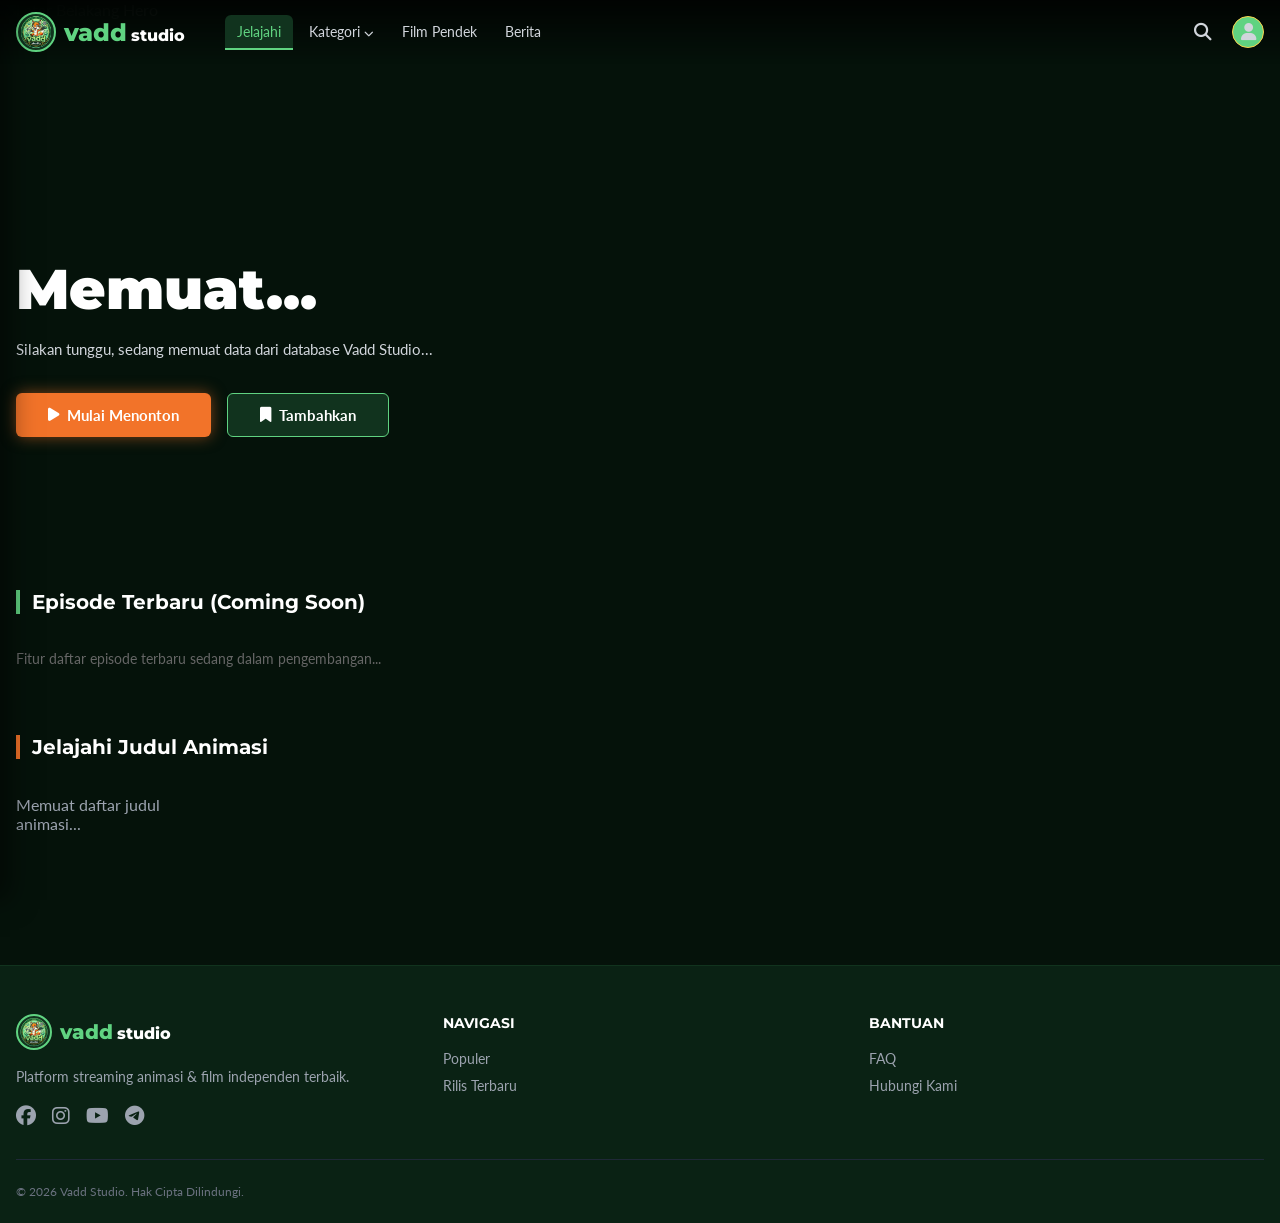
==== commit 215602ab: "connect index to firebase" ====
--- a/index.html
+++ b/index.html
@@ -8,7 +8,7 @@
     <link rel="stylesheet" href="https://cdnjs.cloudflare.com/ajax/libs/font-awesome/6.4.0/css/all.min.css">
     <link href="https://fonts.googleapis.com/css2?family=Lato:wght@400;700;900&family=Montserrat:wght@500;700;800&display=swap" rel="stylesheet">
     
-    <!-- CSS Modular (Disusun seperti situs lama Anda) -->
+    <!-- CSS Modular -->
     <link rel="stylesheet" href="css/base.css">
     <link rel="stylesheet" href="css/layout.css">
     <link rel="stylesheet" href="css/components.css">
@@ -23,25 +23,24 @@
     <template id="page-content">
         <div class="home-page-wrapper">
             
-            <!-- Hero Section -->
+            <!-- Hero Section (Banner Atas Dinamis) -->
             <header class="hero">
                 <div class="hero-bg">
-                    <img src="https://images.unsplash.com/photo-1542273917363-3b1817f69a2d?auto=format&fit=crop&q=80&w=2000" alt="Latar Belakang Hero">
+                    <!-- Image default sementara sebelum data Firebase masuk -->
+                    <img id="hero-banner-img" src="https://via.placeholder.com/2000x800?text=Memuat+Banner..." alt="Latar Belakang Hero">
                     <div class="hero-gradient"></div>
                     <div class="hero-gradient-side"></div>
                 </div>
 
                 <div class="hero-content-wrapper">
                     <div class="hero-box">
-                        <h1 class="hero-title">
-                            Petualangan Sang <br>
-                            <span>Sutradara Rubah</span>
-                        </h1>
-                        <p class="hero-desc">
-                            Di dunia di mana imajinasi menjadi nyata, seekor rubah dengan headphone ajaib dan kamera legendarisnya berjuang untuk menciptakan karya sinematik terhebat.
+                        <h1 class="hero-title" id="hero-title-text">Memuat...</h1>
+                        <p class="hero-desc" id="hero-desc-text">
+                            Silakan tunggu, sedang memuat data dari database Vadd Studio...
                         </p>
                         <div class="hero-buttons">
-                            <a href="#" class="btn-primary"><i class="fas fa-play"></i> Mulai Menonton</a>
+                            <!-- Link href akan diset otomatis oleh Javascript -->
+                            <a href="#" id="hero-play-btn" class="btn-primary"><i class="fas fa-play"></i> Mulai Menonton</a>
                             <a href="#" class="btn-secondary"><i class="fas fa-bookmark"></i> Tambahkan</a>
                         </div>
                     </div>
@@ -51,75 +50,27 @@
             <!-- Main Content Area -->
             <main class="main-container">
                 
-                <!-- Section: Rilis Terbaru -->
+                <!-- Section: Rilis Terbaru (Ini bisa untuk episode nanti, kita skip dulu/biarkan statis sementara) -->
                 <section>
                     <div class="section-header">
-                        <h2 class="section-title border-primary">Baru Saja Dirilis</h2>
-                        <a href="#" class="section-link">Lihat Semua</a>
+                        <h2 class="section-title border-primary">Episode Terbaru (Coming Soon)</h2>
                     </div>
                     <div class="carousel-wrapper">
-                        <div class="carousel-container hide-scroll">
-                            <div class="video-card">
-                                <div class="video-thumbnail">
-                                    <img src="https://images.unsplash.com/photo-1578632767115-351597cf2477?auto=format&fit=crop&q=80&w=400" alt="Thumbnail">
-                                    <div class="video-overlay"><div class="play-circle"><i class="fas fa-play"></i></div></div>
-                                    <div class="video-duration">24:00</div>
-                                </div>
-                                <div class="video-info">
-                                    <h3 class="video-title">Kisah Hutan Hijau Eps 1</h3>
-                                    <p class="video-meta">Sub | Dub</p>
-                                </div>
-                            </div>
-                            <!-- Video Card 2 -->
-                            <div class="video-card">
-                                <div class="video-thumbnail">
-                                    <img src="https://images.unsplash.com/photo-1618336753174-89b25208b8b0?auto=format&fit=crop&q=80&w=400" alt="Thumbnail">
-                                    <div class="video-overlay"><div class="play-circle"><i class="fas fa-play"></i></div></div>
-                                    <div class="badge-tag tag-primary">Baru</div>
-                                </div>
-                                <div class="video-info">
-                                    <h3 class="video-title">Cyber Fox: Neon City Eps 4</h3>
-                                    <p class="video-meta">Sub</p>
-                                </div>
-                            </div>
+                        <div class="carousel-container hide-scroll" style="color:#666; font-size:14px; padding:20px 0;">
+                            Fitur daftar episode terbaru sedang dalam pengembangan...
                         </div>
                     </div>
                 </section>
 
-                <!-- Section: Sedang Populer -->
+                <!-- Section: Daftar Semua Series (Dinamis dari Firebase) -->
                 <section>
                     <div class="section-header">
-                        <h2 class="section-title border-accent">Sedang Populer</h2>
+                        <h2 class="section-title border-accent">Jelajahi Judul Animasi</h2>
                     </div>
-                    <div class="poster-grid">
-                        <!-- Poster 1 -->
-                        <div class="poster-card">
-                            <div class="poster-box">
-                                <img src="https://images.unsplash.com/photo-1560930950-5ce206df77ab?auto=format&fit=crop&q=80&w=300" alt="Poster">
-                                <div class="poster-gradient"></div>
-                                <div class="poster-content">
-                                    <h3 class="poster-title">Dunia Paralel</h3>
-                                    <div class="poster-footer">
-                                        <span class="badge-outline">Animasi</span>
-                                        <span class="poster-rating"><i class="fas fa-star"></i> 4.8</span>
-                                    </div>
-                                </div>
-                            </div>
-                        </div>
-                        <!-- Poster 2 -->
-                        <div class="poster-card">
-                            <div class="poster-box">
-                                <img src="https://images.unsplash.com/photo-1536440136628-849c177e76a1?auto=format&fit=crop&q=80&w=300" alt="Poster">
-                                <div class="poster-gradient"></div>
-                                <div class="badge-tag tag-accent" style="top:0.5rem; right:0.5rem; left:auto;">HOT</div>
-                                <div class="poster-content">
-                                    <h3 class="poster-title">Clapperboard Merah</h3>
-                                    <div class="poster-footer">
-                                        <span class="badge-outline">Drama</span>
-                                    </div>
-                                </div>
-                            </div>
-                        </div>
+                    <!-- Tempat render data series -->
+                    <div class="poster-grid" id="series-grid-container">
+                        <!-- Loading State -->
+                        <div style="color:#9ca3af; padding: 20px 0;">Memuat daftar judul animasi...</div>
                     </div>
                 </section>
 
@@ -127,10 +78,8 @@
         </div>
     </template>
 
-    <!-- Script Utama (Mengatur Layout & Injeksi Konten) -->
+    <!-- Script Utama -->
     <script src="js/main.js"></script>
     <script type="module" src="js/index.js"></script>    
 </body>
 </html>
-
-
--- a/css/layout.css
+++ b/css/layout.css
@@ -18,18 +18,31 @@
 
 .nav-left, .nav-right, .nav-right-icons { display: flex; align-items: center; }
 
+/* PERBAIKAN: Tombol Sidebar sekarang ditampilkan di mobile */
 .menu-btn {
-    color: #ffffff; font-size: 1.25rem; margin-right: 1rem; display: none;
+    color: #ffffff; 
+    font-size: 1.25rem; 
+    margin-right: 1rem; 
+    display: block; 
+    background: transparent;
+    border: none;
+    cursor: pointer;
 }
 
 .brand-logo { display: flex; align-items: center; gap: 0.5rem; }
-.brand-icon {
-    width: 40px; height: 40px; border-radius: 50%;
-    background-color: var(--vadd-card); border: 2px solid var(--vadd-primary);
-    display: flex; align-items: center; justify-content: center;
-    color: var(--vadd-accent); font-size: 1.2rem; transition: transform 0.3s ease;
+
+/* PERBAIKAN: Styling untuk image logo agar melingkar sempurna */
+.brand-image {
+    width: 40px; 
+    height: 40px; 
+    border-radius: 50%;
+    object-fit: cover;
+    background-color: var(--vadd-card); 
+    border: 2px solid var(--vadd-primary);
+    transition: transform 0.3s ease;
 }
-.brand-logo:hover .brand-icon { transform: scale(1.1); }
+.brand-logo:hover .brand-image { transform: scale(1.1); }
+
 .brand-text { font-family: 'Montserrat', sans-serif; font-weight: 800; font-size: 1.5rem; color: var(--vadd-primary); }
 .brand-text span { color: #ffffff; font-size: 1rem; margin-left: 0.25rem; }
 
@@ -82,6 +95,7 @@
 .footer-bottom { border-top: 1px solid #1f2937; padding-top: 1.5rem; display: flex; flex-direction: column; justify-content: space-between; align-items: center; gap: 1rem; }
 .copyright { color: #6b7280; font-size: 0.75rem; }
 
+/* Hide mobile menu button on desktop */
 @media (min-width: 768px) {
     .menu-btn { display: none; }
     .desktop-menu { display: flex; }
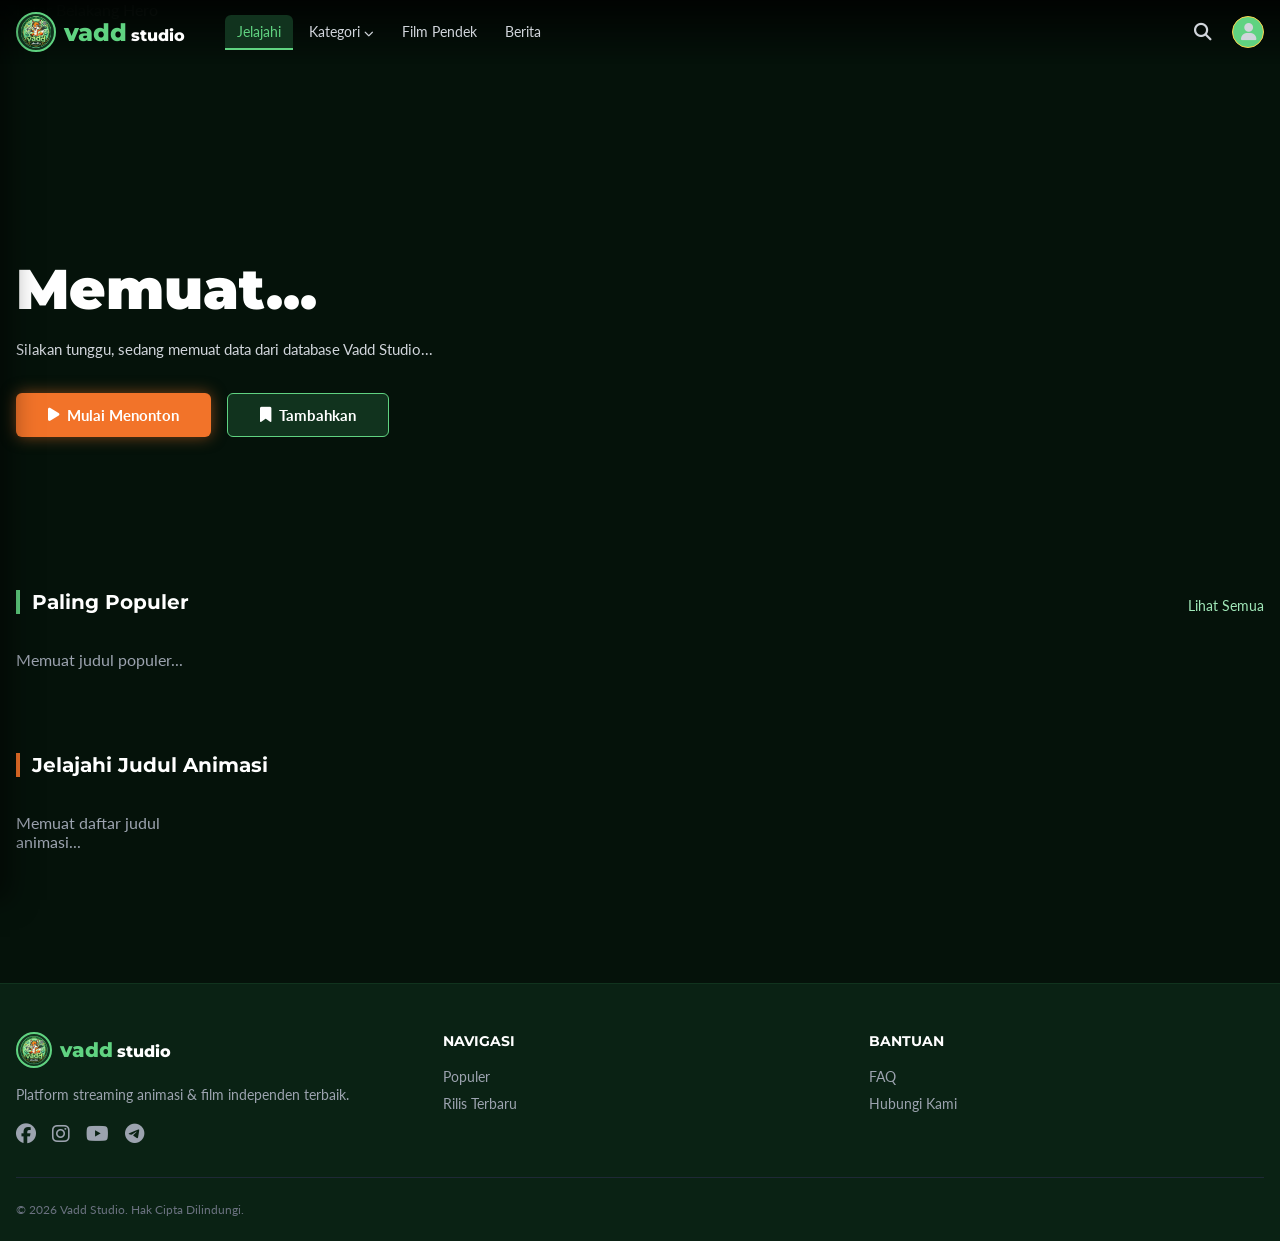
==== commit 9bf8946f: "add view counter" ====
--- a/index.html
+++ b/index.html
@@ -27,7 +27,7 @@
             <header class="hero">
                 <div class="hero-bg">
                     <!-- Image default sementara sebelum data Firebase masuk -->
-                    <img id="hero-banner-img" src="https://via.placeholder.com/2000x800?text=Memuat+Banner..." alt="Latar Belakang Hero">
+                    <img id="hero-banner-img" src="https://images.unsplash.com/photo-1542273917363-3b1817f69a2d?auto=format&fit=crop&q=80&w=2000" alt="Latar Belakang Hero">
                     <div class="hero-gradient"></div>
                     <div class="hero-gradient-side"></div>
                 </div>
@@ -50,26 +50,27 @@
             <!-- Main Content Area -->
             <main class="main-container">
                 
-                <!-- Section: Rilis Terbaru (Ini bisa untuk episode nanti, kita skip dulu/biarkan statis sementara) -->
+                <!-- Section: Paling Populer (Horizontal Scroll) -->
                 <section>
                     <div class="section-header">
-                        <h2 class="section-title border-primary">Episode Terbaru (Coming Soon)</h2>
+                        <h2 class="section-title border-primary">Paling Populer</h2>
+                        <a href="#" class="section-link">Lihat Semua</a>
                     </div>
                     <div class="carousel-wrapper">
-                        <div class="carousel-container hide-scroll" style="color:#666; font-size:14px; padding:20px 0;">
-                            Fitur daftar episode terbaru sedang dalam pengembangan...
+                        <!-- ID Baru: popular-series-container -->
+                        <div class="carousel-container hide-scroll" id="popular-series-container">
+                            <div style="color:#9ca3af; padding: 20px 0;">Memuat judul populer...</div>
                         </div>
                     </div>
                 </section>
 
-                <!-- Section: Daftar Semua Series (Dinamis dari Firebase) -->
+                <!-- Section: Daftar Semua Series (Grid Vertical) -->
                 <section>
                     <div class="section-header">
                         <h2 class="section-title border-accent">Jelajahi Judul Animasi</h2>
                     </div>
                     <!-- Tempat render data series -->
                     <div class="poster-grid" id="series-grid-container">
-                        <!-- Loading State -->
                         <div style="color:#9ca3af; padding: 20px 0;">Memuat daftar judul animasi...</div>
                     </div>
                 </section>
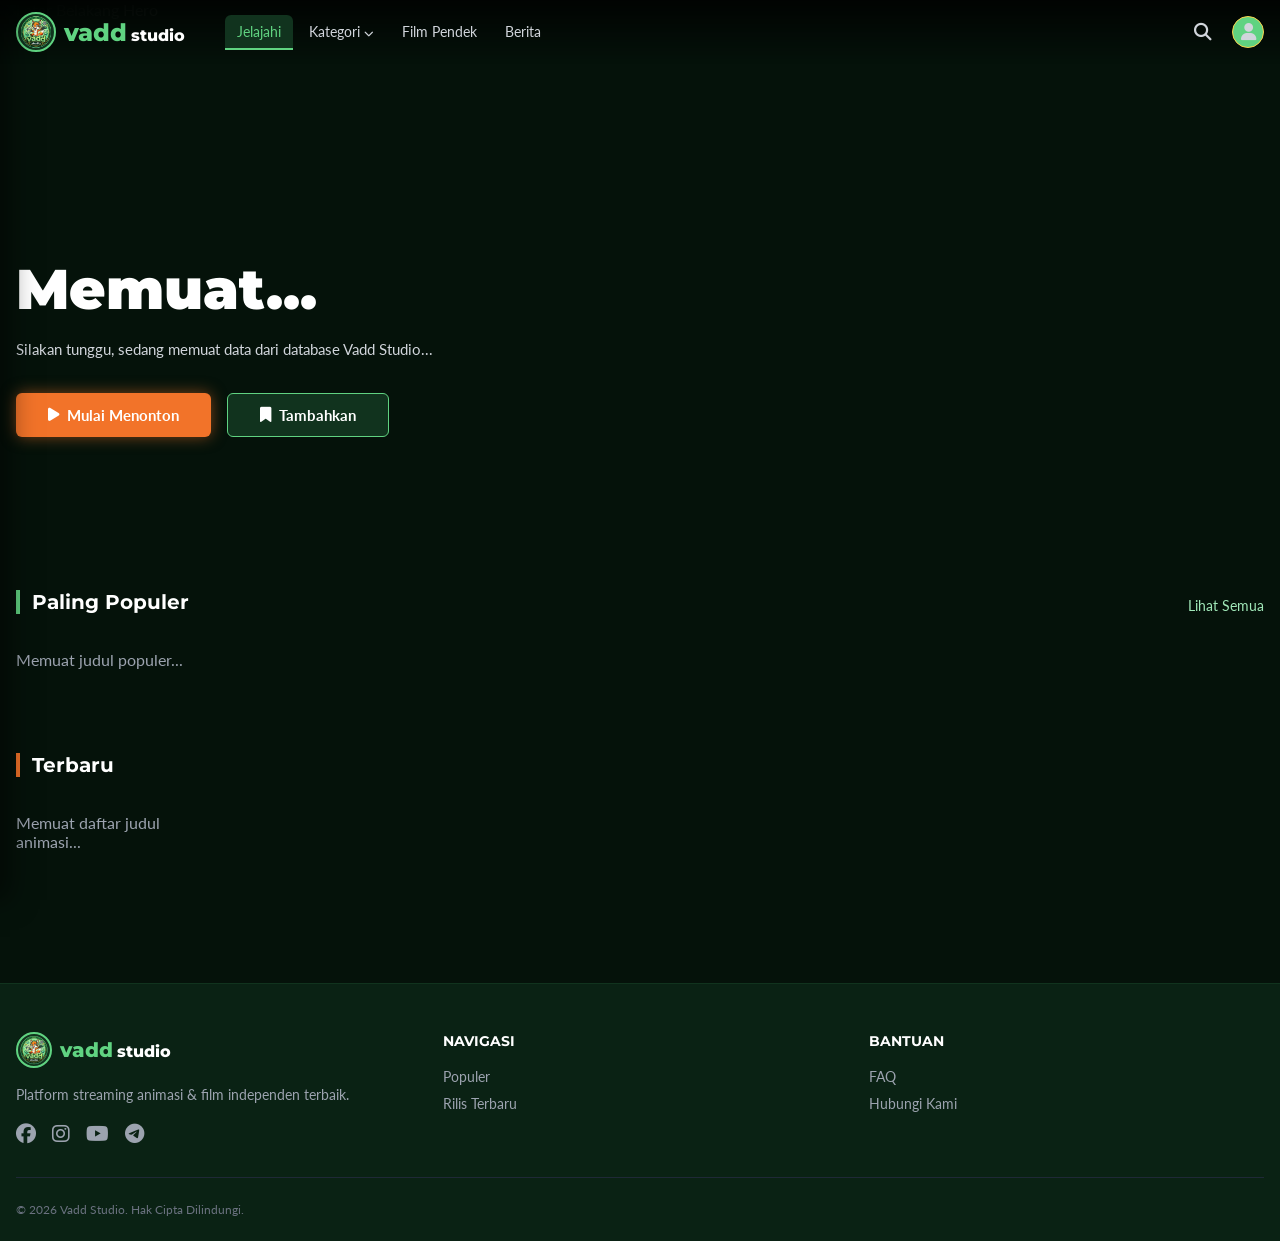
==== commit 4b5ef8da: "mengubah sebagian tampilan" ====
--- a/index.html
+++ b/index.html
@@ -26,7 +26,6 @@
             <!-- Hero Section (Banner Atas Dinamis) -->
             <header class="hero">
                 <div class="hero-bg">
-                    <!-- Image default sementara sebelum data Firebase masuk -->
                     <img id="hero-banner-img" src="https://images.unsplash.com/photo-1542273917363-3b1817f69a2d?auto=format&fit=crop&q=80&w=2000" alt="Latar Belakang Hero">
                     <div class="hero-gradient"></div>
                     <div class="hero-gradient-side"></div>
@@ -39,7 +38,6 @@
                             Silakan tunggu, sedang memuat data dari database Vadd Studio...
                         </p>
                         <div class="hero-buttons">
-                            <!-- Link href akan diset otomatis oleh Javascript -->
                             <a href="#" id="hero-play-btn" class="btn-primary"><i class="fas fa-play"></i> Mulai Menonton</a>
                             <a href="#" class="btn-secondary"><i class="fas fa-bookmark"></i> Tambahkan</a>
                         </div>
@@ -50,26 +48,24 @@
             <!-- Main Content Area -->
             <main class="main-container">
                 
-                <!-- Section: Paling Populer (Horizontal Scroll) -->
+                <!-- Section: Paling Populer (Horizontal Scroll Portrait) -->
                 <section>
                     <div class="section-header">
                         <h2 class="section-title border-primary">Paling Populer</h2>
                         <a href="#" class="section-link">Lihat Semua</a>
                     </div>
                     <div class="carousel-wrapper">
-                        <!-- ID Baru: popular-series-container -->
                         <div class="carousel-container hide-scroll" id="popular-series-container">
                             <div style="color:#9ca3af; padding: 20px 0;">Memuat judul populer...</div>
                         </div>
                     </div>
                 </section>
 
-                <!-- Section: Daftar Semua Series (Grid Vertical) -->
+                <!-- Section: Terbaru (Grid Vertical) -->
                 <section>
                     <div class="section-header">
-                        <h2 class="section-title border-accent">Jelajahi Judul Animasi</h2>
+                        <h2 class="section-title border-accent">Terbaru</h2>
                     </div>
-                    <!-- Tempat render data series -->
                     <div class="poster-grid" id="series-grid-container">
                         <div style="color:#9ca3af; padding: 20px 0;">Memuat daftar judul animasi...</div>
                     </div>
--- a/css/index.css
+++ b/css/index.css
@@ -14,36 +14,33 @@
 
 .main-container { max-width: 1280px; margin: 0 auto; padding: 2.5rem 1rem 4rem; display: flex; flex-direction: column; gap: 3rem; position: relative; z-index: 20; margin-top: -5rem; }
 
-/* Horizontal Video Carousel */
+/* Horizontal Carousel */
 .carousel-wrapper { position: relative; }
 .carousel-container { display: flex; gap: 1rem; overflow-x: auto; scroll-snap-type: x mandatory; padding-bottom: 1rem; }
-.video-card { min-width: 240px; max-width: 280px; flex: 0 0 auto; scroll-snap-align: start; cursor: pointer; display: flex; flex-direction: column; }
-.video-thumbnail { position: relative; aspect-ratio: 16 / 9; border-radius: 0.375rem; overflow: hidden; border: 2px solid transparent; transition: border-color 0.3s; box-shadow: 0 4px 10px rgba(0,0,0,0.3); }
-.video-card:hover .video-thumbnail { border-color: var(--vadd-primary); }
-.video-thumbnail img { width: 100%; height: 100%; object-fit: cover; transition: transform 0.5s; }
-.video-card:hover .video-thumbnail img { transform: scale(1.1); }
-.video-overlay { position: absolute; inset: 0; background-color: rgba(0,0,0,0.4); opacity: 0; transition: opacity 0.3s; display: flex; align-items: center; justify-content: center; }
-.video-card:hover .video-overlay { opacity: 1; }
-.play-circle { width: 48px; height: 48px; background-color: var(--vadd-accent); border-radius: 50%; display: flex; align-items: center; justify-content: center; color: #ffffff; box-shadow: 0 0 15px rgba(242,115,41,0.8); }
-.video-duration { position: absolute; bottom: 0.5rem; right: 0.5rem; background-color: rgba(0,0,0,0.8); color: #ffffff; font-size: 0.75rem; padding: 0.15rem 0.35rem; border-radius: 0.25rem; font-weight: bold; }
-.video-info { margin-top: 0.5rem; }
-.video-title { font-weight: bold; color: #ffffff; font-size: 0.9rem; white-space: nowrap; overflow: hidden; text-overflow: ellipsis; transition: color 0.2s; }
-.video-card:hover .video-title { color: var(--vadd-primary); }
-.video-meta { color: #9ca3af; font-size: 0.75rem; margin-top: 0.2rem; }
 
-/* Grid Poster */
+/* Khusus Kartu Poster Portrait di Carousel Populer */
+.carousel-portrait-card { 
+    min-width: 160px; 
+    max-width: 180px; 
+    flex: 0 0 auto; 
+    scroll-snap-align: start; 
+    cursor: pointer; 
+    position: relative; 
+}
+
+/* Grid Poster (Terbaru) */
 .poster-grid { display: grid; grid-template-columns: repeat(2, 1fr); gap: 1rem; }
 .poster-card { position: relative; cursor: pointer; }
 .poster-box { aspect-ratio: 2 / 3; border-radius: 0.375rem; overflow: hidden; position: relative; border: 1px solid transparent; transition: border-color 0.3s; box-shadow: 0 4px 10px rgba(0,0,0,0.4); }
-.poster-card:hover .poster-box { border-color: var(--vadd-accent); }
+.poster-card:hover .poster-box, .carousel-portrait-card:hover .poster-box { border-color: var(--vadd-accent); }
 .poster-box img { width: 100%; height: 100%; object-fit: cover; transition: transform 0.5s; }
-.poster-card:hover .poster-box img { transform: scale(1.05); }
+.poster-card:hover .poster-box img, .carousel-portrait-card:hover .poster-box img { transform: scale(1.05); }
 .poster-gradient { position: absolute; inset: 0; background: linear-gradient(180deg, transparent 50%, rgba(0,0,0,0.9) 100%); }
 .poster-content { position: absolute; bottom: 0; left: 0; width: 100%; padding: 0.75rem; }
-.poster-title { font-weight: bold; color: #ffffff; font-size: 0.85rem; line-height: 1.2; margin-bottom: 0.25rem; }
+.poster-title { font-weight: bold; color: #ffffff; font-size: 0.85rem; line-height: 1.2; margin-bottom: 0.25rem; white-space: nowrap; overflow: hidden; text-overflow: ellipsis; }
 .poster-footer { display: flex; justify-content: space-between; align-items: center; }
 .poster-rating { color: var(--vadd-gold); font-size: 0.65rem; }
 
-@media (min-width: 640px) { .poster-grid { grid-template-columns: repeat(3, 1fr); } }
+@media (min-width: 640px) { .poster-grid { grid-template-columns: repeat(3, 1fr); } .carousel-portrait-card { min-width: 180px; max-width: 200px; } }
 @media (min-width: 768px) { .poster-grid { grid-template-columns: repeat(4, 1fr); } .hero-title { font-size: 3.5rem; } }
-@media (min-width: 1024px) { .poster-grid { grid-template-columns: repeat(6, 1fr); } }+@media (min-width: 1024px) { .poster-grid { grid-template-columns: repeat(6, 1fr); } }
